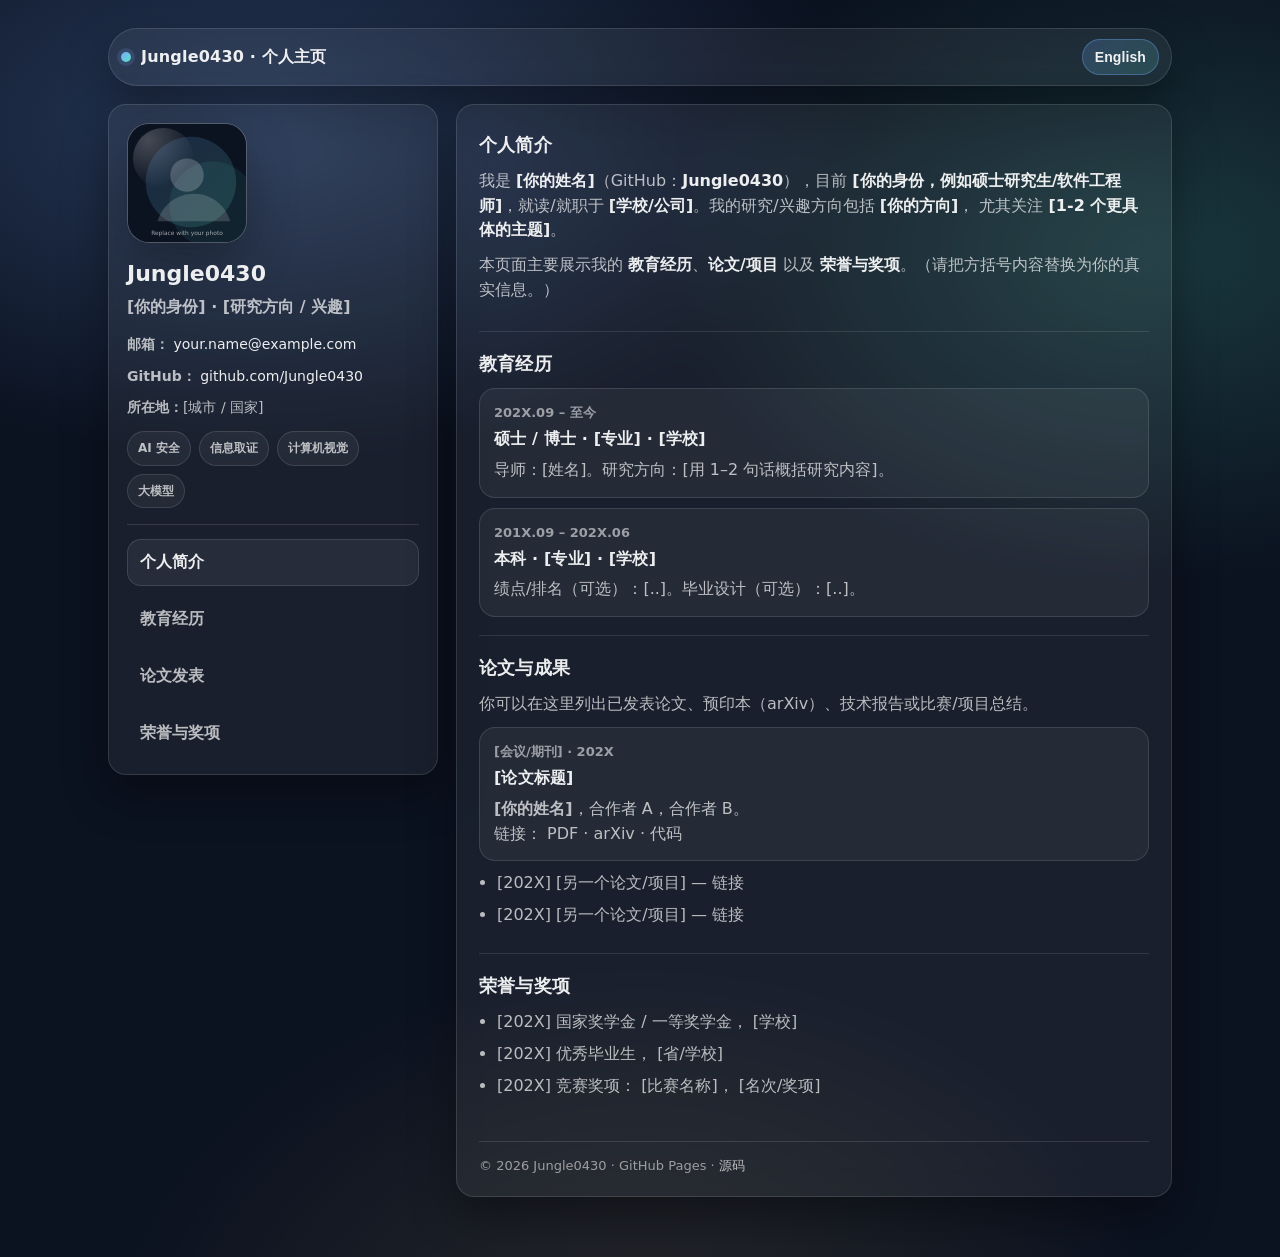
==== zh.html @ 111d4fd7 "Add personal homepage" ====
<!doctype html>
<html lang="zh-CN" data-redirect-when-preferred="index.html">
  <head>
    <meta charset="utf-8" />
    <meta name="viewport" content="width=device-width, initial-scale=1" />
    <title>Jungle0430 · 个人主页</title>
    <meta name="description" content="Jungle0430 的个人主页：个人简介、教育经历、论文、荣誉与奖项。" />

    <link rel="icon" href="assets/favicon.svg" type="image/svg+xml" />
    <link rel="stylesheet" href="assets/styles.css" />
    <script defer src="assets/site.js"></script>
  </head>
  <body>
    <a class="skip-link" href="#main">跳到正文</a>

    <div class="page">
      <header class="topbar" role="banner">
        <div class="brand">
          <span class="dot" aria-hidden="true"></span>
          <span class="title">Jungle0430 · 个人主页</span>
        </div>
        <div class="topbar-actions">
          <button
            class="btn primary"
            type="button"
            data-lang-switch
            data-target-href="index.html"
            data-preferred-lang="en"
            aria-label="切换语言到英文"
          >
            English
          </button>
        </div>
      </header>

      <div class="layout">
        <aside class="card sidebar" aria-label="侧边栏">
          <div class="avatar" aria-hidden="false">
            <img src="assets/profile.svg" alt="Jungle0430 的个人照片" />
          </div>

          <h1 class="name">Jungle0430</h1>
          <p class="tagline">[你的身份] · [研究方向 / 兴趣]</p>

          <div class="meta" aria-label="联系方式">
            <div>
              <strong>邮箱：</strong>
              <a href="mailto:your.name@example.com">your.name@example.com</a>
            </div>
            <div>
              <strong>GitHub：</strong>
              <a href="https://github.com/Jungle0430" target="_blank" rel="noreferrer">github.com/Jungle0430</a>
            </div>
            <div>
              <strong>所在地：</strong>[城市 / 国家]
            </div>
          </div>

          <div class="chips" aria-label="关键词">
            <span class="chip">AI 安全</span>
            <span class="chip">信息取证</span>
            <span class="chip">计算机视觉</span>
            <span class="chip">大模型</span>
          </div>

          <nav class="nav" data-nav aria-label="页面导航">
            <a href="#about" aria-current="true">个人简介</a>
            <a href="#education">教育经历</a>
            <a href="#publications">论文发表</a>
            <a href="#honors">荣誉与奖项</a>
          </nav>
        </aside>

        <main id="main" class="card content" role="main">
          <section id="about" class="section" aria-label="个人简介">
            <h2>个人简介</h2>
            <p>
              我是 <strong>[你的姓名]</strong>（GitHub：<strong>Jungle0430</strong>），目前
              <strong>[你的身份，例如硕士研究生/软件工程师]</strong>，就读/就职于
              <strong>[学校/公司]</strong>。我的研究/兴趣方向包括 <strong>[你的方向]</strong>，
              尤其关注 <strong>[1-2 个更具体的主题]</strong>。
            </p>
            <p>
              本页面主要展示我的 <strong>教育经历</strong>、<strong>论文/项目</strong> 以及
              <strong>荣誉与奖项</strong>。（请把方括号内容替换为你的真实信息。）
            </p>
          </section>

          <section id="education" class="section" aria-label="教育经历">
            <h2>教育经历</h2>

            <div class="item">
              <div class="kicker">202X.09 – 至今</div>
              <div class="headline">硕士 / 博士 · [专业] · [学校]</div>
              <div class="detail">导师：[姓名]。研究方向：[用 1–2 句话概括研究内容]。</div>
            </div>

            <div class="item">
              <div class="kicker">201X.09 – 202X.06</div>
              <div class="headline">本科 · [专业] · [学校]</div>
              <div class="detail">绩点/排名（可选）：[..]。毕业设计（可选）：[..]。</div>
            </div>
          </section>

          <section id="publications" class="section" aria-label="论文与成果">
            <h2>论文与成果</h2>
            <p>
              你可以在这里列出已发表论文、预印本（arXiv）、技术报告或比赛/项目总结。
            </p>

            <div class="item">
              <div class="kicker">[会议/期刊] · 202X</div>
              <div class="headline">[论文标题]</div>
              <div class="detail">
                <strong>[你的姓名]</strong>，合作者 A，合作者 B。<br />
                链接：
                <a href="#" target="_blank" rel="noreferrer">PDF</a>
                ·
                <a href="#" target="_blank" rel="noreferrer">arXiv</a>
                ·
                <a href="#" target="_blank" rel="noreferrer">代码</a>
              </div>
            </div>

            <ul class="list" aria-label="更多成果">
              <li>[202X] [另一个论文/项目] — <a href="#" target="_blank" rel="noreferrer">链接</a></li>
              <li>[202X] [另一个论文/项目] — <a href="#" target="_blank" rel="noreferrer">链接</a></li>
            </ul>
          </section>

          <section id="honors" class="section" aria-label="荣誉与奖项">
            <h2>荣誉与奖项</h2>
            <ul class="list">
              <li>[202X] 国家奖学金 / 一等奖学金， [学校]</li>
              <li>[202X] 优秀毕业生， [省/学校]</li>
              <li>[202X] 竞赛奖项： [比赛名称]， [名次/奖项]</li>
            </ul>
          </section>

          <div class="footer" role="contentinfo">
            <div>
              © <span id="year"></span> Jungle0430 · GitHub Pages ·
              <a href="https://github.com/Jungle0430/Jungle0430.github.io" target="_blank" rel="noreferrer">
                源码
              </a>
            </div>
          </div>
        </main>
      </div>
    </div>

    <script>
      document.getElementById("year").textContent = new Date().getFullYear();
    </script>
  </body>
</html>
---- assets/styles.css ----
:root {
  --bg: #0b1220;
  --surface: rgba(255, 255, 255, 0.06);
  --surface-2: rgba(255, 255, 255, 0.09);
  --border: rgba(255, 255, 255, 0.12);
  --text: rgba(255, 255, 255, 0.92);
  --muted: rgba(255, 255, 255, 0.7);
  --muted-2: rgba(255, 255, 255, 0.55);
  --brand: #77a8ff;
  --brand-2: #5de4c7;
  --shadow: 0 18px 45px rgba(0, 0, 0, 0.35);
  --radius: 18px;
  --max: 1100px;
}

*,
*::before,
*::after {
  box-sizing: border-box;
}

html {
  scroll-behavior: smooth;
}

body {
  margin: 0;
  font-family: ui-sans-serif, system-ui, -apple-system, Segoe UI, Roboto, Helvetica,
    Arial, "Apple Color Emoji", "Segoe UI Emoji";
  color: var(--text);
  background: radial-gradient(1100px 600px at 20% 10%, rgba(119, 168, 255, 0.25), transparent 55%),
    radial-gradient(900px 600px at 90% 20%, rgba(93, 228, 199, 0.18), transparent 55%),
    radial-gradient(900px 700px at 50% 110%, rgba(255, 200, 119, 0.12), transparent 60%),
    var(--bg);
  line-height: 1.55;
}

a {
  color: inherit;
  text-decoration: none;
}

a:hover {
  text-decoration: underline;
  text-underline-offset: 4px;
}

.skip-link {
  position: absolute;
  left: 12px;
  top: 12px;
  padding: 10px 12px;
  border-radius: 999px;
  background: rgba(255, 255, 255, 0.12);
  border: 1px solid var(--border);
  transform: translateY(-200%);
  transition: transform 160ms ease;
  z-index: 50;
}

.skip-link:focus {
  transform: translateY(0);
}

.page {
  max-width: var(--max);
  margin: 0 auto;
  padding: 28px 18px 60px;
}

.topbar {
  display: flex;
  align-items: center;
  justify-content: space-between;
  gap: 14px;
  padding: 10px 12px;
  border: 1px solid var(--border);
  border-radius: 999px;
  background: rgba(255, 255, 255, 0.06);
  backdrop-filter: blur(14px);
  box-shadow: var(--shadow);
}

.brand {
  display: flex;
  align-items: center;
  gap: 10px;
  min-width: 0;
}

.brand .dot {
  width: 10px;
  height: 10px;
  border-radius: 999px;
  background: linear-gradient(135deg, var(--brand), var(--brand-2));
  box-shadow: 0 0 0 4px rgba(119, 168, 255, 0.15);
}

.brand .title {
  font-weight: 700;
  letter-spacing: 0.2px;
  white-space: nowrap;
  overflow: hidden;
  text-overflow: ellipsis;
}

.topbar-actions {
  display: flex;
  align-items: center;
  gap: 10px;
  flex-wrap: wrap;
  justify-content: flex-end;
}

.btn {
  display: inline-flex;
  align-items: center;
  gap: 8px;
  padding: 9px 12px;
  border-radius: 999px;
  border: 1px solid var(--border);
  background: rgba(255, 255, 255, 0.06);
  color: var(--text);
  cursor: pointer;
  font-weight: 600;
  font-size: 14px;
  letter-spacing: 0.1px;
  transition: transform 140ms ease, background 140ms ease, border-color 140ms ease;
}

.btn:hover {
  background: rgba(255, 255, 255, 0.1);
  border-color: rgba(255, 255, 255, 0.2);
  transform: translateY(-1px);
  text-decoration: none;
}

.btn:active {
  transform: translateY(0);
}

.btn.primary {
  background: linear-gradient(135deg, rgba(119, 168, 255, 0.22), rgba(93, 228, 199, 0.16));
  border-color: rgba(119, 168, 255, 0.35);
}

.layout {
  display: grid;
  grid-template-columns: 330px 1fr;
  gap: 18px;
  margin-top: 18px;
}

.card {
  border: 1px solid var(--border);
  border-radius: var(--radius);
  background: rgba(255, 255, 255, 0.06);
  backdrop-filter: blur(14px);
  box-shadow: var(--shadow);
}

.sidebar {
  position: sticky;
  top: 18px;
  align-self: start;
  padding: 18px;
}

.avatar {
  width: 120px;
  height: 120px;
  border-radius: 22px;
  overflow: hidden;
  border: 1px solid rgba(255, 255, 255, 0.22);
  box-shadow: 0 18px 50px rgba(0, 0, 0, 0.3);
  background: rgba(0, 0, 0, 0.2);
}

.avatar img {
  width: 100%;
  height: 100%;
  object-fit: cover;
  display: block;
}

.name {
  margin: 14px 0 4px;
  font-size: 22px;
  font-weight: 800;
}

.tagline {
  margin: 0 0 10px;
  color: var(--muted);
  font-weight: 600;
}

.meta {
  display: grid;
  gap: 10px;
  margin-top: 14px;
  color: var(--muted);
  font-size: 14px;
}

.meta a {
  color: var(--text);
}

.chips {
  display: flex;
  flex-wrap: wrap;
  gap: 8px;
  margin-top: 12px;
}

.chip {
  display: inline-flex;
  align-items: center;
  padding: 7px 10px;
  border-radius: 999px;
  border: 1px solid var(--border);
  background: rgba(255, 255, 255, 0.05);
  color: var(--muted);
  font-weight: 650;
  font-size: 12px;
}

.nav {
  margin-top: 16px;
  padding-top: 14px;
  border-top: 1px solid rgba(255, 255, 255, 0.12);
  display: grid;
  gap: 10px;
}

.nav a {
  display: block;
  padding: 10px 12px;
  border-radius: 14px;
  border: 1px solid transparent;
  background: transparent;
  font-weight: 700;
  color: var(--muted);
}

.nav a:hover,
.nav a[aria-current="true"] {
  text-decoration: none;
  color: var(--text);
  background: rgba(255, 255, 255, 0.06);
  border-color: rgba(255, 255, 255, 0.12);
}

.content {
  padding: 20px 22px;
}

.section {
  padding: 18px 0;
  border-top: 1px solid rgba(255, 255, 255, 0.11);
}

.section:first-child {
  border-top: none;
  padding-top: 6px;
}

.section h2 {
  margin: 0 0 10px;
  font-size: 18px;
  letter-spacing: 0.2px;
}

.section p {
  margin: 0 0 10px;
  color: var(--muted);
}

.section p strong {
  color: var(--text);
}

.list {
  margin: 10px 0 0;
  padding-left: 18px;
  color: var(--muted);
}

.list li {
  margin: 7px 0;
}

.item {
  border: 1px solid rgba(255, 255, 255, 0.12);
  border-radius: 16px;
  padding: 14px 14px;
  background: rgba(255, 255, 255, 0.05);
  margin-top: 10px;
}

.item .kicker {
  color: var(--muted-2);
  font-weight: 700;
  font-size: 13px;
}

.item .headline {
  margin: 4px 0 0;
  font-weight: 800;
  letter-spacing: 0.15px;
}

.item .detail {
  margin: 6px 0 0;
  color: var(--muted);
}

.footer {
  margin-top: 18px;
  padding-top: 14px;
  border-top: 1px solid rgba(255, 255, 255, 0.12);
  color: var(--muted-2);
  font-size: 13px;
}

.footer a {
  color: var(--muted);
}

@media (max-width: 900px) {
  .layout {
    grid-template-columns: 1fr;
  }

  .sidebar {
    position: relative;
    top: auto;
  }
}

@media (prefers-reduced-motion: reduce) {
  html {
    scroll-behavior: auto;
  }
  .btn {
    transition: none;
  }
}
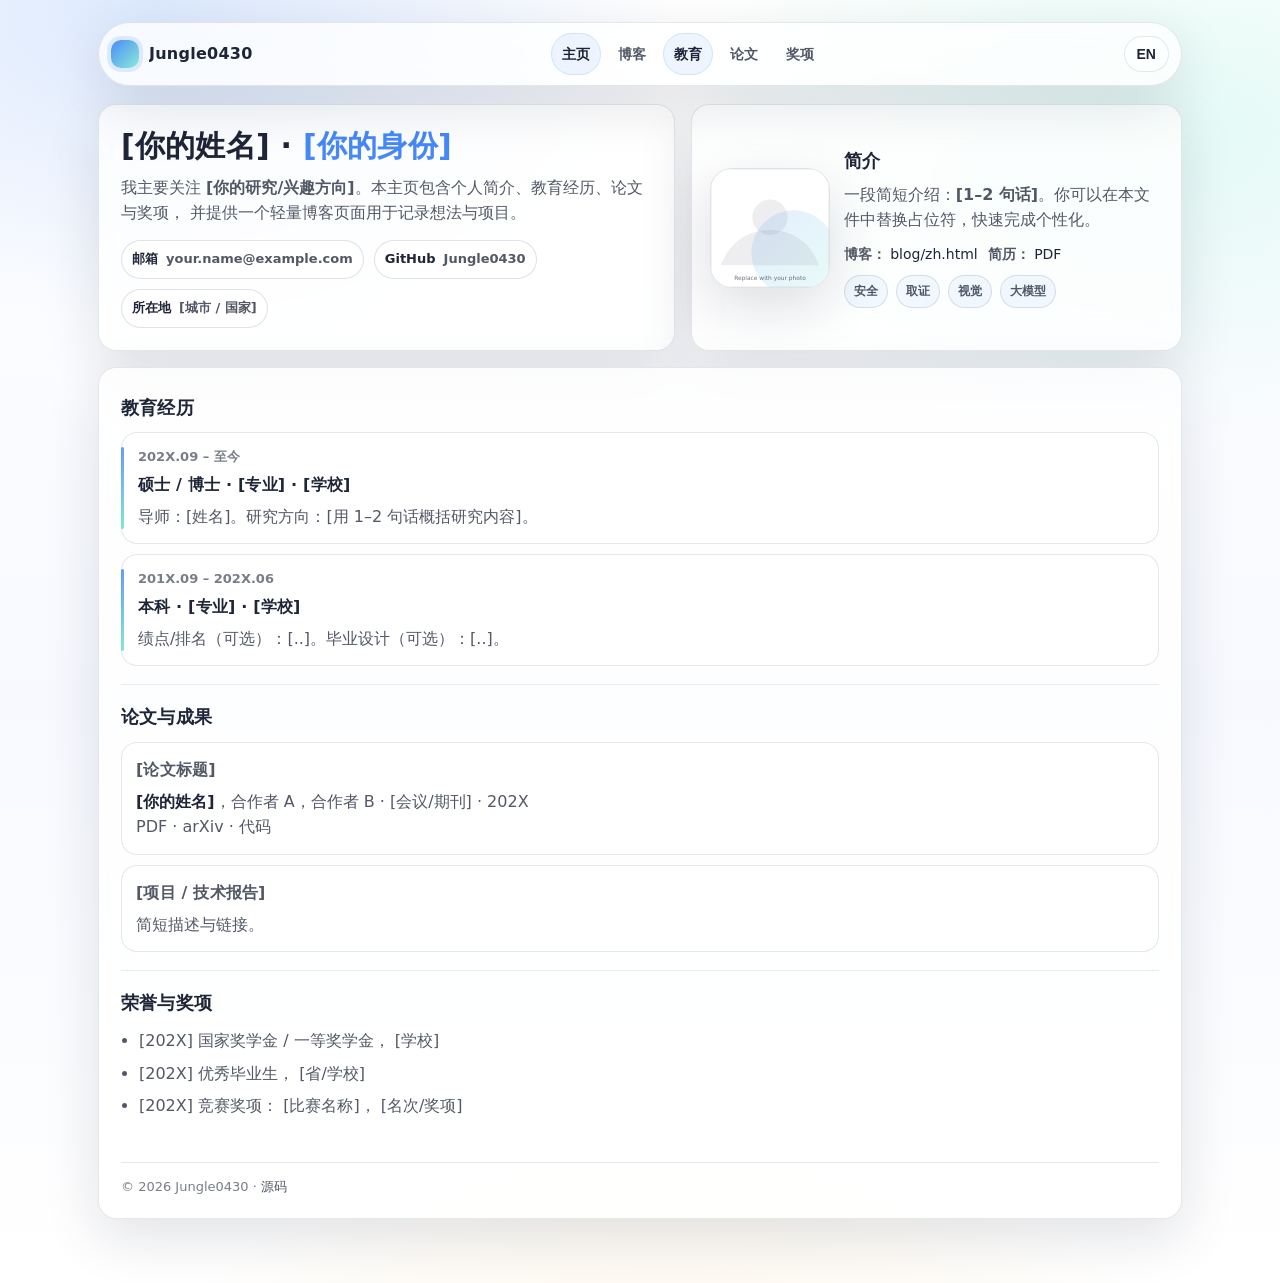
==== commit a96af43c: "Update personal homepage" ====
--- a/zh.html
+++ b/zh.html
@@ -6,151 +6,139 @@
     <title>Jungle0430 · 个人主页</title>
     <meta name="description" content="Jungle0430 的个人主页：个人简介、教育经历、论文、荣誉与奖项。" />
 
-    <link rel="icon" href="assets/favicon.svg" type="image/svg+xml" />
-    <link rel="stylesheet" href="assets/styles.css" />
-    <script defer src="assets/site.js"></script>
+    <link rel="icon" href="assets/img/favicon.svg" type="image/svg+xml" />
+    <link rel="stylesheet" href="assets/css/main.css" />
+    <script defer src="assets/js/main.js"></script>
   </head>
   <body>
     <a class="skip-link" href="#main">跳到正文</a>
 
-    <div class="page">
-      <header class="topbar" role="banner">
-        <div class="brand">
-          <span class="dot" aria-hidden="true"></span>
-          <span class="title">Jungle0430 · 个人主页</span>
-        </div>
-        <div class="topbar-actions">
-          <button
-            class="btn primary"
-            type="button"
-            data-lang-switch
-            data-target-href="index.html"
-            data-preferred-lang="en"
-            aria-label="切换语言到英文"
-          >
-            English
-          </button>
+    <div class="wrap">
+      <header class="header" role="banner">
+        <div class="bar">
+          <div class="brand" aria-label="站点品牌">
+            <span class="brand-mark" aria-hidden="true"></span>
+            <span class="brand-title">Jungle0430</span>
+          </div>
+
+          <nav class="nav" data-hash-nav aria-label="主导航">
+            <a href="zh.html" aria-current="page">主页</a>
+            <a href="blog/zh.html">博客</a>
+            <a href="#education" data-hash-link>教育</a>
+            <a href="#publications" data-hash-link>论文</a>
+            <a href="#honors" data-hash-link>奖项</a>
+          </nav>
+
+          <div class="actions">
+            <button
+              class="btn"
+              type="button"
+              data-lang-switch
+              data-target-href="index.html"
+              data-preferred-lang="en"
+              aria-label="切换语言到英文"
+            >
+              EN
+            </button>
+          </div>
         </div>
       </header>
 
-      <div class="layout">
-        <aside class="card sidebar" aria-label="侧边栏">
-          <div class="avatar" aria-hidden="false">
-            <img src="assets/profile.svg" alt="Jungle0430 的个人照片" />
+      <div class="grid" role="presentation">
+        <section class="panel hero" aria-label="顶部介绍">
+          <h1>
+            [你的姓名] · <span style="color: rgba(59,130,246,0.95)">[你的身份]</span>
+          </h1>
+          <p>
+            我主要关注 <strong>[你的研究/兴趣方向]</strong>。本主页包含个人简介、教育经历、论文与奖项，
+            并提供一个轻量博客页面用于记录想法与项目。
+          </p>
+
+          <div class="meta-row" aria-label="快速信息">
+            <span class="pill"><strong>邮箱</strong> <a href="mailto:your.name@example.com">your.name@example.com</a></span>
+            <span class="pill"
+              ><strong>GitHub</strong>
+              <a href="https://github.com/Jungle0430" target="_blank" rel="noreferrer">Jungle0430</a></span
+            >
+            <span class="pill"><strong>所在地</strong> [城市 / 国家]</span>
           </div>
+        </section>
 
-          <h1 class="name">Jungle0430</h1>
-          <p class="tagline">[你的身份] · [研究方向 / 兴趣]</p>
-
-          <div class="meta" aria-label="联系方式">
-            <div>
-              <strong>邮箱：</strong>
-              <a href="mailto:your.name@example.com">your.name@example.com</a>
+        <aside class="panel profile" aria-label="个人卡片">
+          <div class="avatar">
+            <img src="assets/img/profile.svg" alt="Jungle0430 的个人照片" />
+          </div>
+          <div>
+            <h2>简介</h2>
+            <p>
+              一段简短介绍：<strong>[1–2 句话]</strong>。你可以在本文件中替换占位符，快速完成个性化。
+            </p>
+            <div class="links" aria-label="链接">
+              <span><strong>博客：</strong> <a href="blog/zh.html">blog/zh.html</a></span>
+              <span><strong>简历：</strong> <a href="#" target="_blank" rel="noreferrer">PDF</a></span>
             </div>
-            <div>
-              <strong>GitHub：</strong>
-              <a href="https://github.com/Jungle0430" target="_blank" rel="noreferrer">github.com/Jungle0430</a>
-            </div>
-            <div>
-              <strong>所在地：</strong>[城市 / 国家]
+            <div class="tags" aria-label="关键词">
+              <span class="tag">安全</span>
+              <span class="tag">取证</span>
+              <span class="tag">视觉</span>
+              <span class="tag">大模型</span>
             </div>
           </div>
+        </aside>
+      </div>
 
-          <div class="chips" aria-label="关键词">
-            <span class="chip">AI 安全</span>
-            <span class="chip">信息取证</span>
-            <span class="chip">计算机视觉</span>
-            <span class="chip">大模型</span>
-          </div>
-
-          <nav class="nav" data-nav aria-label="页面导航">
-            <a href="#about" aria-current="true">个人简介</a>
-            <a href="#education">教育经历</a>
-            <a href="#publications">论文发表</a>
-            <a href="#honors">荣誉与奖项</a>
-          </nav>
-        </aside>
-
-        <main id="main" class="card content" role="main">
-          <section id="about" class="section" aria-label="个人简介">
-            <h2>个人简介</h2>
-            <p>
-              我是 <strong>[你的姓名]</strong>（GitHub：<strong>Jungle0430</strong>），目前
-              <strong>[你的身份，例如硕士研究生/软件工程师]</strong>，就读/就职于
-              <strong>[学校/公司]</strong>。我的研究/兴趣方向包括 <strong>[你的方向]</strong>，
-              尤其关注 <strong>[1-2 个更具体的主题]</strong>。
-            </p>
-            <p>
-              本页面主要展示我的 <strong>教育经历</strong>、<strong>论文/项目</strong> 以及
-              <strong>荣誉与奖项</strong>。（请把方括号内容替换为你的真实信息。）
-            </p>
-          </section>
-
-          <section id="education" class="section" aria-label="教育经历">
-            <h2>教育经历</h2>
-
-            <div class="item">
+      <main id="main" class="panel main" role="main">
+        <section id="education" class="section" aria-label="教育经历">
+          <h2>教育经历</h2>
+          <div class="timeline">
+            <div class="t-item">
               <div class="kicker">202X.09 – 至今</div>
               <div class="headline">硕士 / 博士 · [专业] · [学校]</div>
               <div class="detail">导师：[姓名]。研究方向：[用 1–2 句话概括研究内容]。</div>
             </div>
-
-            <div class="item">
+            <div class="t-item">
               <div class="kicker">201X.09 – 202X.06</div>
               <div class="headline">本科 · [专业] · [学校]</div>
               <div class="detail">绩点/排名（可选）：[..]。毕业设计（可选）：[..]。</div>
             </div>
-          </section>
+          </div>
+        </section>
 
-          <section id="publications" class="section" aria-label="论文与成果">
-            <h2>论文与成果</h2>
-            <p>
-              你可以在这里列出已发表论文、预印本（arXiv）、技术报告或比赛/项目总结。
-            </p>
-
-            <div class="item">
-              <div class="kicker">[会议/期刊] · 202X</div>
-              <div class="headline">[论文标题]</div>
-              <div class="detail">
-                <strong>[你的姓名]</strong>，合作者 A，合作者 B。<br />
-                链接：
-                <a href="#" target="_blank" rel="noreferrer">PDF</a>
-                ·
-                <a href="#" target="_blank" rel="noreferrer">arXiv</a>
-                ·
+        <section id="publications" class="section" aria-label="论文与成果">
+          <h2>论文与成果</h2>
+          <div class="cards">
+            <div class="card">
+              <p class="title">[论文标题]</p>
+              <p class="sub">
+                <strong>[你的姓名]</strong>，合作者 A，合作者 B · [会议/期刊] · 202X<br />
+                <a href="#" target="_blank" rel="noreferrer">PDF</a> ·
+                <a href="#" target="_blank" rel="noreferrer">arXiv</a> ·
                 <a href="#" target="_blank" rel="noreferrer">代码</a>
-              </div>
+              </p>
             </div>
-
-            <ul class="list" aria-label="更多成果">
-              <li>[202X] [另一个论文/项目] — <a href="#" target="_blank" rel="noreferrer">链接</a></li>
-              <li>[202X] [另一个论文/项目] — <a href="#" target="_blank" rel="noreferrer">链接</a></li>
-            </ul>
-          </section>
-
-          <section id="honors" class="section" aria-label="荣誉与奖项">
-            <h2>荣誉与奖项</h2>
-            <ul class="list">
-              <li>[202X] 国家奖学金 / 一等奖学金， [学校]</li>
-              <li>[202X] 优秀毕业生， [省/学校]</li>
-              <li>[202X] 竞赛奖项： [比赛名称]， [名次/奖项]</li>
-            </ul>
-          </section>
-
-          <div class="footer" role="contentinfo">
-            <div>
-              © <span id="year"></span> Jungle0430 · GitHub Pages ·
-              <a href="https://github.com/Jungle0430/Jungle0430.github.io" target="_blank" rel="noreferrer">
-                源码
-              </a>
+            <div class="card">
+              <p class="title">[项目 / 技术报告]</p>
+              <p class="sub">简短描述与链接。</p>
             </div>
           </div>
-        </main>
-      </div>
+        </section>
+
+        <section id="honors" class="section" aria-label="荣誉与奖项">
+          <h2>荣誉与奖项</h2>
+          <ul class="list">
+            <li>[202X] 国家奖学金 / 一等奖学金， [学校]</li>
+            <li>[202X] 优秀毕业生， [省/学校]</li>
+            <li>[202X] 竞赛奖项： [比赛名称]， [名次/奖项]</li>
+          </ul>
+        </section>
+
+        <div class="footer" role="contentinfo">
+          <div>
+            © <span data-year></span> Jungle0430 ·
+            <a href="https://github.com/Jungle0430/Jungle0430.github.io" target="_blank" rel="noreferrer">源码</a>
+          </div>
+        </div>
+      </main>
     </div>
-
-    <script>
-      document.getElementById("year").textContent = new Date().getFullYear();
-    </script>
   </body>
 </html>
--- a/assets/css/main.css
+++ b/assets/css/main.css
@@ -0,0 +1,440 @@
+:root {
+  --bg: #f7f9ff;
+  --panel: rgba(255, 255, 255, 0.78);
+  --panel-2: rgba(255, 255, 255, 0.92);
+  --stroke: rgba(15, 23, 42, 0.10);
+  --text: rgba(15, 23, 42, 0.94);
+  --muted: rgba(15, 23, 42, 0.72);
+  --muted-2: rgba(15, 23, 42, 0.56);
+  --accent: #3b82f6;
+  --accent-2: #5de4c7;
+  --warm: #f59e0b;
+  --shadow: 0 18px 55px rgba(15, 23, 42, 0.12);
+  --radius: 18px;
+  --max: 1120px;
+}
+
+*,
+*::before,
+*::after {
+  box-sizing: border-box;
+}
+
+html {
+  scroll-behavior: smooth;
+}
+
+body {
+  margin: 0;
+  color: var(--text);
+  background:
+    radial-gradient(900px 560px at 12% 0%, rgba(59, 130, 246, 0.18), transparent 58%),
+    radial-gradient(900px 560px at 92% 10%, rgba(93, 228, 199, 0.16), transparent 56%),
+    radial-gradient(980px 720px at 52% 120%, rgba(245, 158, 11, 0.12), transparent 60%),
+    linear-gradient(180deg, #ffffff 0%, var(--bg) 55%, #ffffff 100%);
+  font-family: ui-sans-serif, system-ui, -apple-system, Segoe UI, Roboto, Helvetica, Arial,
+    "Apple Color Emoji", "Segoe UI Emoji";
+  line-height: 1.6;
+}
+
+a {
+  color: inherit;
+  text-decoration: none;
+}
+
+a:hover {
+  text-decoration: underline;
+  text-underline-offset: 4px;
+}
+
+.skip-link {
+  position: absolute;
+  left: 12px;
+  top: 12px;
+  padding: 10px 12px;
+  border-radius: 999px;
+  background: rgba(255, 255, 255, 0.9);
+  border: 1px solid var(--stroke);
+  transform: translateY(-220%);
+  transition: transform 160ms ease;
+  z-index: 50;
+}
+
+.skip-link:focus {
+  transform: translateY(0);
+}
+
+.wrap {
+  max-width: var(--max);
+  margin: 0 auto;
+  padding: 22px 18px 64px;
+}
+
+.header {
+  position: sticky;
+  top: 14px;
+  z-index: 20;
+}
+
+.bar {
+  display: flex;
+  align-items: center;
+  justify-content: space-between;
+  gap: 12px;
+  padding: 10px 12px;
+  border-radius: 999px;
+  border: 1px solid var(--stroke);
+  background: rgba(255, 255, 255, 0.75);
+  backdrop-filter: blur(14px);
+  box-shadow: var(--shadow);
+}
+
+.brand {
+  display: flex;
+  align-items: center;
+  gap: 10px;
+  min-width: 0;
+}
+
+.brand-mark {
+  width: 28px;
+  height: 28px;
+  border-radius: 10px;
+  background: linear-gradient(135deg, rgba(59, 130, 246, 0.92), rgba(93, 228, 199, 0.7));
+  box-shadow: 0 0 0 4px rgba(59, 130, 246, 0.14);
+}
+
+.brand-title {
+  font-weight: 850;
+  letter-spacing: 0.25px;
+  white-space: nowrap;
+  overflow: hidden;
+  text-overflow: ellipsis;
+}
+
+.nav {
+  display: flex;
+  align-items: center;
+  gap: 6px;
+  flex-wrap: wrap;
+  justify-content: center;
+}
+
+.nav a {
+  padding: 9px 10px;
+  border-radius: 999px;
+  border: 1px solid transparent;
+  color: var(--muted);
+  font-weight: 750;
+  font-size: 14px;
+}
+
+.nav a:hover,
+.nav a[aria-current="page"],
+.nav a[aria-current="true"] {
+  text-decoration: none;
+  color: var(--text);
+  background: rgba(59, 130, 246, 0.08);
+  border-color: rgba(59, 130, 246, 0.16);
+}
+
+.actions {
+  display: flex;
+  align-items: center;
+  gap: 10px;
+  flex-wrap: wrap;
+  justify-content: flex-end;
+}
+
+.btn {
+  display: inline-flex;
+  align-items: center;
+  gap: 8px;
+  padding: 9px 12px;
+  border-radius: 999px;
+  border: 1px solid var(--stroke);
+  background: rgba(255, 255, 255, 0.8);
+  color: var(--text);
+  cursor: pointer;
+  font-weight: 750;
+  font-size: 14px;
+  transition: transform 140ms ease, background 140ms ease, border-color 140ms ease;
+}
+
+.btn:hover {
+  background: rgba(255, 255, 255, 0.95);
+  border-color: rgba(15, 23, 42, 0.18);
+  transform: translateY(-1px);
+  text-decoration: none;
+}
+
+.btn.primary {
+  background: linear-gradient(135deg, rgba(59, 130, 246, 0.18), rgba(93, 228, 199, 0.18));
+  border-color: rgba(59, 130, 246, 0.28);
+}
+
+.grid {
+  display: grid;
+  grid-template-columns: 1.08fr 0.92fr;
+  gap: 16px;
+  margin-top: 18px;
+}
+
+.panel {
+  border: 1px solid var(--stroke);
+  border-radius: var(--radius);
+  background: var(--panel);
+  backdrop-filter: blur(14px);
+  box-shadow: var(--shadow);
+}
+
+.hero {
+  padding: 22px 22px;
+}
+
+.hero h1 {
+  margin: 0;
+  font-size: 30px;
+  letter-spacing: 0.25px;
+  line-height: 1.25;
+}
+
+.hero p {
+  margin: 10px 0 0;
+  color: var(--muted);
+}
+
+.hero .meta-row {
+  display: flex;
+  flex-wrap: wrap;
+  gap: 10px;
+  margin-top: 14px;
+}
+
+.pill {
+  display: inline-flex;
+  align-items: center;
+  gap: 8px;
+  padding: 8px 10px;
+  border-radius: 999px;
+  border: 1px solid rgba(15, 23, 42, 0.12);
+  background: rgba(255, 255, 255, 0.85);
+  color: var(--muted);
+  font-weight: 700;
+  font-size: 13px;
+}
+
+.pill strong {
+  color: var(--text);
+}
+
+.profile {
+  padding: 18px;
+  display: grid;
+  grid-template-columns: 120px 1fr;
+  gap: 14px;
+  align-items: center;
+}
+
+.avatar {
+  width: 120px;
+  height: 120px;
+  border-radius: 22px;
+  overflow: hidden;
+  border: 1px solid rgba(15, 23, 42, 0.12);
+  box-shadow: 0 18px 55px rgba(15, 23, 42, 0.14);
+  background: rgba(255, 255, 255, 0.7);
+}
+
+.avatar img {
+  width: 100%;
+  height: 100%;
+  object-fit: cover;
+  display: block;
+}
+
+.profile h2 {
+  margin: 0;
+  font-size: 18px;
+  letter-spacing: 0.2px;
+}
+
+.profile p {
+  margin: 6px 0 0;
+  color: var(--muted);
+}
+
+.links {
+  display: flex;
+  flex-wrap: wrap;
+  gap: 10px;
+  margin-top: 10px;
+  color: var(--muted);
+  font-size: 14px;
+}
+
+.links a {
+  color: var(--text);
+}
+
+.main {
+  margin-top: 16px;
+  padding: 20px 22px;
+}
+
+.section {
+  padding: 18px 0;
+  border-top: 1px solid rgba(15, 23, 42, 0.08);
+}
+
+.section:first-child {
+  border-top: none;
+  padding-top: 6px;
+}
+
+.section h2 {
+  margin: 0 0 10px;
+  font-size: 18px;
+  letter-spacing: 0.2px;
+}
+
+.section p {
+  margin: 0 0 10px;
+  color: var(--muted);
+}
+
+.section p strong {
+  color: var(--text);
+}
+
+.timeline {
+  margin-top: 10px;
+  display: grid;
+  gap: 10px;
+}
+
+.t-item {
+  position: relative;
+  padding: 14px 14px 14px 16px;
+  border: 1px solid rgba(15, 23, 42, 0.10);
+  border-radius: 16px;
+  background: rgba(255, 255, 255, 0.86);
+}
+
+.t-item::before {
+  content: "";
+  position: absolute;
+  left: -1px;
+  top: 14px;
+  bottom: 14px;
+  width: 3px;
+  border-radius: 999px;
+  background: linear-gradient(180deg, rgba(59, 130, 246, 0.78), rgba(93, 228, 199, 0.78));
+}
+
+.kicker {
+  color: var(--muted-2);
+  font-weight: 800;
+  font-size: 13px;
+}
+
+.headline {
+  margin: 4px 0 0;
+  font-weight: 900;
+  letter-spacing: 0.18px;
+}
+
+.detail {
+  margin: 6px 0 0;
+  color: var(--muted);
+}
+
+.cards {
+  display: grid;
+  grid-template-columns: 1fr;
+  gap: 10px;
+  margin-top: 10px;
+}
+
+.card {
+  border: 1px solid rgba(15, 23, 42, 0.10);
+  border-radius: 16px;
+  padding: 14px 14px;
+  background: rgba(255, 255, 255, 0.86);
+}
+
+.card .title {
+  margin: 0;
+  font-weight: 900;
+  letter-spacing: 0.18px;
+}
+
+.card .sub {
+  margin: 6px 0 0;
+  color: var(--muted);
+}
+
+.tags {
+  display: flex;
+  flex-wrap: wrap;
+  gap: 8px;
+  margin-top: 10px;
+}
+
+.tag {
+  display: inline-flex;
+  padding: 6px 9px;
+  border-radius: 999px;
+  border: 1px solid rgba(15, 23, 42, 0.12);
+  color: var(--muted);
+  font-weight: 750;
+  font-size: 12px;
+  background: rgba(59, 130, 246, 0.06);
+}
+
+.list {
+  margin: 10px 0 0;
+  padding-left: 18px;
+  color: var(--muted);
+}
+
+.list li {
+  margin: 7px 0;
+}
+
+.footer {
+  margin-top: 18px;
+  padding-top: 14px;
+  border-top: 1px solid rgba(15, 23, 42, 0.10);
+  color: var(--muted-2);
+  font-size: 13px;
+}
+
+.footer a {
+  color: var(--muted);
+}
+
+@media (max-width: 980px) {
+  .grid {
+    grid-template-columns: 1fr;
+  }
+  .profile {
+    grid-template-columns: 1fr;
+  }
+  .avatar {
+    width: 96px;
+    height: 96px;
+  }
+  .header {
+    top: 8px;
+  }
+}
+
+@media (prefers-reduced-motion: reduce) {
+  html {
+    scroll-behavior: auto;
+  }
+  .btn {
+    transition: none;
+  }
+}
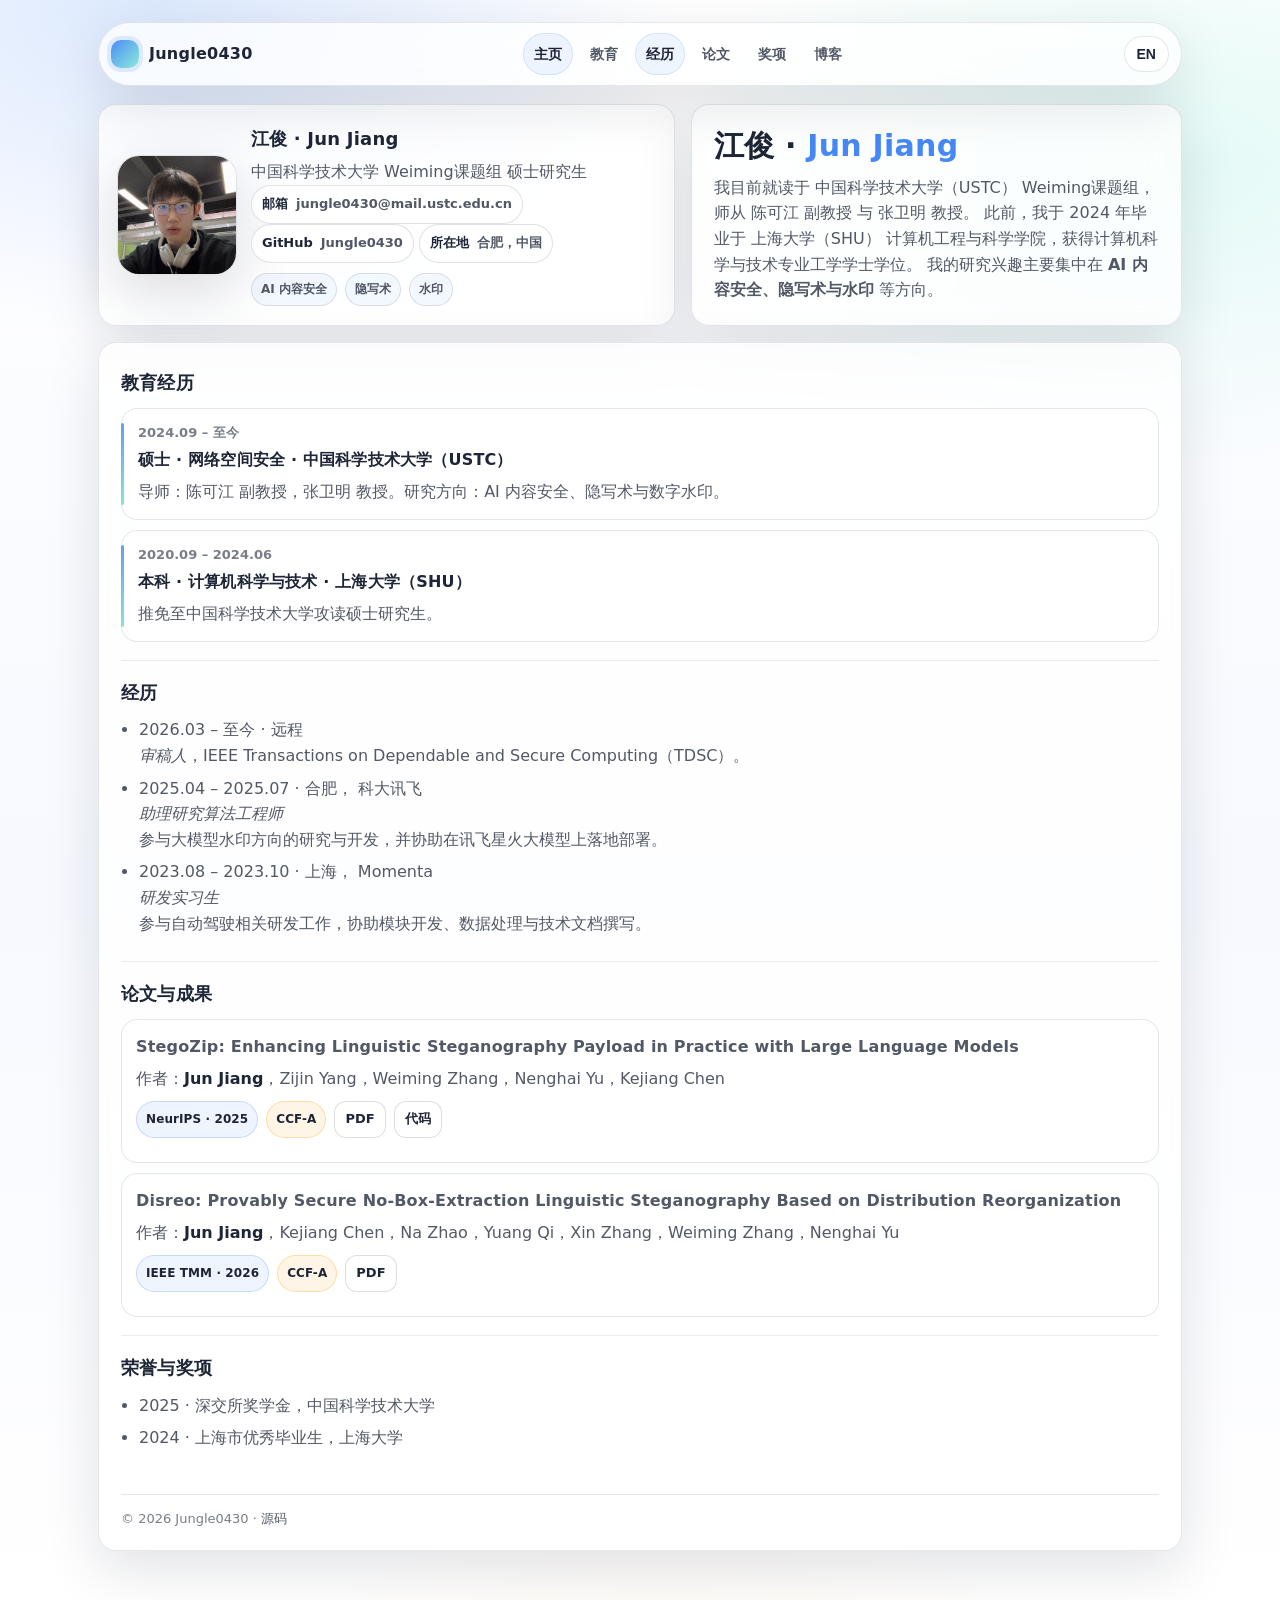
==== commit 3de8894e: "modify" ====
--- a/zh.html
+++ b/zh.html
@@ -23,10 +23,11 @@
 
           <nav class="nav" data-hash-nav aria-label="主导航">
             <a href="zh.html" aria-current="page">主页</a>
-            <a href="blog/zh.html">博客</a>
             <a href="#education" data-hash-link>教育</a>
+            <a href="#experience" data-hash-link>经历</a>
             <a href="#publications" data-hash-link>论文</a>
             <a href="#honors" data-hash-link>奖项</a>
+            <a href="blog/zh.html">博客</a>
           </nav>
 
           <div class="actions">
@@ -45,46 +46,46 @@
       </header>
 
       <div class="grid" role="presentation">
-        <section class="panel hero" aria-label="顶部介绍">
-          <h1>
-            [你的姓名] · <span style="color: rgba(59,130,246,0.95)">[你的身份]</span>
-          </h1>
-          <p>
-            我主要关注 <strong>[你的研究/兴趣方向]</strong>。本主页包含个人简介、教育经历、论文与奖项，
-            并提供一个轻量博客页面用于记录想法与项目。
-          </p>
-
-          <div class="meta-row" aria-label="快速信息">
-            <span class="pill"><strong>邮箱</strong> <a href="mailto:your.name@example.com">your.name@example.com</a></span>
-            <span class="pill"
-              ><strong>GitHub</strong>
-              <a href="https://github.com/Jungle0430" target="_blank" rel="noreferrer">Jungle0430</a></span
-            >
-            <span class="pill"><strong>所在地</strong> [城市 / 国家]</span>
-          </div>
-        </section>
-
         <aside class="panel profile" aria-label="个人卡片">
           <div class="avatar">
-            <img src="assets/img/profile.svg" alt="Jungle0430 的个人照片" />
+            <img src="assets/img/Jungle.jpg" alt="江俊（Jungle0430）的个人照片" />
           </div>
           <div>
-            <h2>简介</h2>
-            <p>
-              一段简短介绍：<strong>[1–2 句话]</strong>。你可以在本文件中替换占位符，快速完成个性化。
-            </p>
-            <div class="links" aria-label="链接">
-              <span><strong>博客：</strong> <a href="blog/zh.html">blog/zh.html</a></span>
-              <span><strong>简历：</strong> <a href="#" target="_blank" rel="noreferrer">PDF</a></span>
+            <h2>江俊 · Jun Jiang</h2>
+            <p>中国科学技术大学 Weiming课题组 硕士研究生</p>
+            <div class="meta-row" aria-label="快速信息">
+              <span class="pill"><strong>邮箱</strong> <a href="mailto:jungle0430@mail.ustc.edu.cn">jungle0430@mail.ustc.edu.cn</a></span>
+              <span class="pill"
+                ><strong>GitHub</strong>
+                <a href="https://github.com/Jungle0430" target="_blank" rel="noreferrer">Jungle0430</a></span
+              >
+              <span class="pill"><strong>所在地</strong> 合肥，中国</span>
             </div>
-            <div class="tags" aria-label="关键词">
-              <span class="tag">安全</span>
-              <span class="tag">取证</span>
-              <span class="tag">视觉</span>
-              <span class="tag">大模型</span>
+            <div class="tags" aria-label="研究方向">
+              <span class="tag">AI 内容安全</span>
+              <span class="tag">隐写术</span>
+              <span class="tag">水印</span>
             </div>
           </div>
         </aside>
+
+        <section class="panel hero" aria-label="顶部介绍">
+          <h1>
+            江俊 · <span style="color: rgba(59,130,246,0.95)">Jun Jiang</span>
+          </h1>
+          <p>
+            我目前就读于
+            <a href="https://www.ustc.edu.cn/">中国科学技术大学（USTC）</a>
+            Weiming课题组，师从
+            <a href="https://home.ustc.edu.cn/~chenkj/">陈可江 副教授</a>
+            与
+            <a href="http://staff.ustc.edu.cn/~zhangwm/">张卫明 教授</a>。
+            此前，我于 2024 年毕业于
+            <a href="https://www.shu.edu.cn/">上海大学（SHU）</a>
+            计算机工程与科学学院，获得计算机科学与技术专业工学学士学位。
+            我的研究兴趣主要集中在 <strong>AI 内容安全、隐写术与水印</strong> 等方向。
+          </p>
+        </section>
       </div>
 
       <main id="main" class="panel main" role="main">
@@ -92,33 +93,74 @@
           <h2>教育经历</h2>
           <div class="timeline">
             <div class="t-item">
-              <div class="kicker">202X.09 – 至今</div>
-              <div class="headline">硕士 / 博士 · [专业] · [学校]</div>
-              <div class="detail">导师：[姓名]。研究方向：[用 1–2 句话概括研究内容]。</div>
+              <div class="kicker">2024.09 – 至今</div>
+              <div class="headline">硕士 · 网络空间安全 · 中国科学技术大学（USTC）</div>
+              <div class="detail">导师：陈可江 副教授，张卫明 教授。研究方向：AI 内容安全、隐写术与数字水印。</div>
             </div>
             <div class="t-item">
-              <div class="kicker">201X.09 – 202X.06</div>
-              <div class="headline">本科 · [专业] · [学校]</div>
-              <div class="detail">绩点/排名（可选）：[..]。毕业设计（可选）：[..]。</div>
+              <div class="kicker">2020.09 – 2024.06</div>
+              <div class="headline">本科 · 计算机科学与技术 · 上海大学（SHU）</div>
+              <div class="detail">推免至中国科学技术大学攻读硕士研究生。</div>
             </div>
           </div>
+        </section>
+
+        <section id="experience" class="section" aria-label="实习与工作经历">
+          <h2>经历</h2>
+          <ul class="list">
+            <li>
+              2026.03 – 至今 · 远程<br />
+              <em>审稿人</em>，IEEE Transactions on Dependable and Secure Computing（TDSC）。
+              <!-- <div class="badges" aria-label="服务标签">
+                <span class="badge venue">IEEE TDSC</span>
+                <span class="badge ccf">CCF-A</span>
+                <span class="badge kind">服务</span>
+              </div> -->
+            </li>
+            <li>
+              2025.04 – 2025.07 · 合肥，
+              <a href="https://www.iflytek.com/" target="_blank" rel="noreferrer">科大讯飞</a>
+              <br /><em>助理研究算法工程师</em>
+              <br />参与大模型水印方向的研究与开发，并协助在讯飞星火大模型上落地部署。
+            </li>
+            <li>
+              2023.08 – 2023.10 · 上海，
+              <a href="https://www.momenta.cn/ch/" target="_blank" rel="noreferrer">Momenta</a>
+              <br /><em>研发实习生</em>
+              <br />参与自动驾驶相关研发工作，协助模块开发、数据处理与技术文档撰写。
+            </li>
+          </ul>
         </section>
 
         <section id="publications" class="section" aria-label="论文与成果">
           <h2>论文与成果</h2>
           <div class="cards">
             <div class="card">
-              <p class="title">[论文标题]</p>
+              <p class="title">StegoZip: Enhancing Linguistic Steganography Payload in Practice with Large Language Models</p>
               <p class="sub">
-                <strong>[你的姓名]</strong>，合作者 A，合作者 B · [会议/期刊] · 202X<br />
-                <a href="#" target="_blank" rel="noreferrer">PDF</a> ·
-                <a href="#" target="_blank" rel="noreferrer">arXiv</a> ·
-                <a href="#" target="_blank" rel="noreferrer">代码</a>
+                <span class="authors">作者：<strong>Jun Jiang</strong>，Zijin Yang，Weiming Zhang，Nenghai Yu，Kejiang Chen</span>
+                <div class="badges" aria-label="会议与等级">
+                  <span class="badge venue">NeurIPS · 2025</span>
+                  <span class="badge ccf">CCF-A</span>
+                <!-- </div>
+                <div class="link-row" aria-label="论文链接"> -->
+                  <a class="linkbox" href="https://neurips.cc/virtual/2025/loc/san-diego/poster/118735" target="_blank" rel="noreferrer">PDF</a>
+                  <a class="linkbox" href="https://github.com/Jungle0430/StegoZip" target="_blank" rel="noreferrer">代码</a>
+                </div>
               </p>
             </div>
             <div class="card">
-              <p class="title">[项目 / 技术报告]</p>
-              <p class="sub">简短描述与链接。</p>
+              <p class="title">Disreo: Provably Secure No-Box-Extraction Linguistic Steganography Based on Distribution Reorganization</p>
+              <p class="sub">
+                <span class="authors">作者：<strong>Jun Jiang</strong>，Kejiang Chen，Na Zhao，Yuang Qi，Xin Zhang，Weiming Zhang，Nenghai Yu</span>
+                <div class="badges" aria-label="期刊与等级">
+                  <span class="badge venue">IEEE TMM · 2026</span>
+                  <span class="badge ccf">CCF-A</span>
+                <!-- </div>
+                <div class="link-row" aria-label="论文链接"> -->
+                  <a class="linkbox" href="https://ieeexplore.ieee.org/document/11329500" target="_blank" rel="noreferrer">PDF</a>
+                </div>
+              </p>
             </div>
           </div>
         </section>
@@ -126,9 +168,8 @@
         <section id="honors" class="section" aria-label="荣誉与奖项">
           <h2>荣誉与奖项</h2>
           <ul class="list">
-            <li>[202X] 国家奖学金 / 一等奖学金， [学校]</li>
-            <li>[202X] 优秀毕业生， [省/学校]</li>
-            <li>[202X] 竞赛奖项： [比赛名称]， [名次/奖项]</li>
+            <li>2025 · 深交所奖学金，中国科学技术大学</li>
+            <li>2024 · 上海市优秀毕业生，上海大学</li>
           </ul>
         </section>
 
--- a/assets/css/main.css
+++ b/assets/css/main.css
@@ -374,6 +374,75 @@
   color: var(--muted);
 }
 
+.badges {
+  display: flex;
+  flex-wrap: wrap;
+  gap: 8px;
+  margin-top: 10px;
+}
+
+.badge {
+  display: inline-flex;
+  align-items: center;
+  gap: 8px;
+  padding: 6px 9px;
+  border-radius: 999px;
+  border: 1px solid rgba(15, 23, 42, 0.12);
+  font-weight: 850;
+  font-size: 12px;
+  letter-spacing: 0.1px;
+  color: var(--text);
+  background: rgba(255, 255, 255, 0.86);
+}
+
+.badge.venue {
+  border-color: rgba(59, 130, 246, 0.24);
+  background: rgba(59, 130, 246, 0.08);
+}
+
+.badge.ccf {
+  border-color: rgba(245, 158, 11, 0.28);
+  background: rgba(245, 158, 11, 0.10);
+}
+
+.badge.kind {
+  border-color: rgba(93, 228, 199, 0.30);
+  background: rgba(93, 228, 199, 0.12);
+}
+
+.link-row {
+  display: flex;
+  flex-wrap: wrap;
+  gap: 10px;
+  margin-top: 10px;
+}
+
+a.linkbox {
+  display: inline-flex;
+  align-items: center;
+  gap: 8px;
+  padding: 7px 10px;
+  border-radius: 12px;
+  border: 1px solid rgba(15, 23, 42, 0.14);
+  background: rgba(255, 255, 255, 0.88);
+  color: var(--text);
+  font-weight: 800;
+  font-size: 13px;
+  text-decoration: none;
+  transition: transform 140ms ease, background 140ms ease, border-color 140ms ease;
+}
+
+a.linkbox:hover {
+  text-decoration: none;
+  transform: translateY(-1px);
+  border-color: rgba(59, 130, 246, 0.26);
+  background: rgba(59, 130, 246, 0.06);
+}
+
+.authors {
+  display: block;
+}
+
 .tags {
   display: flex;
   flex-wrap: wrap;
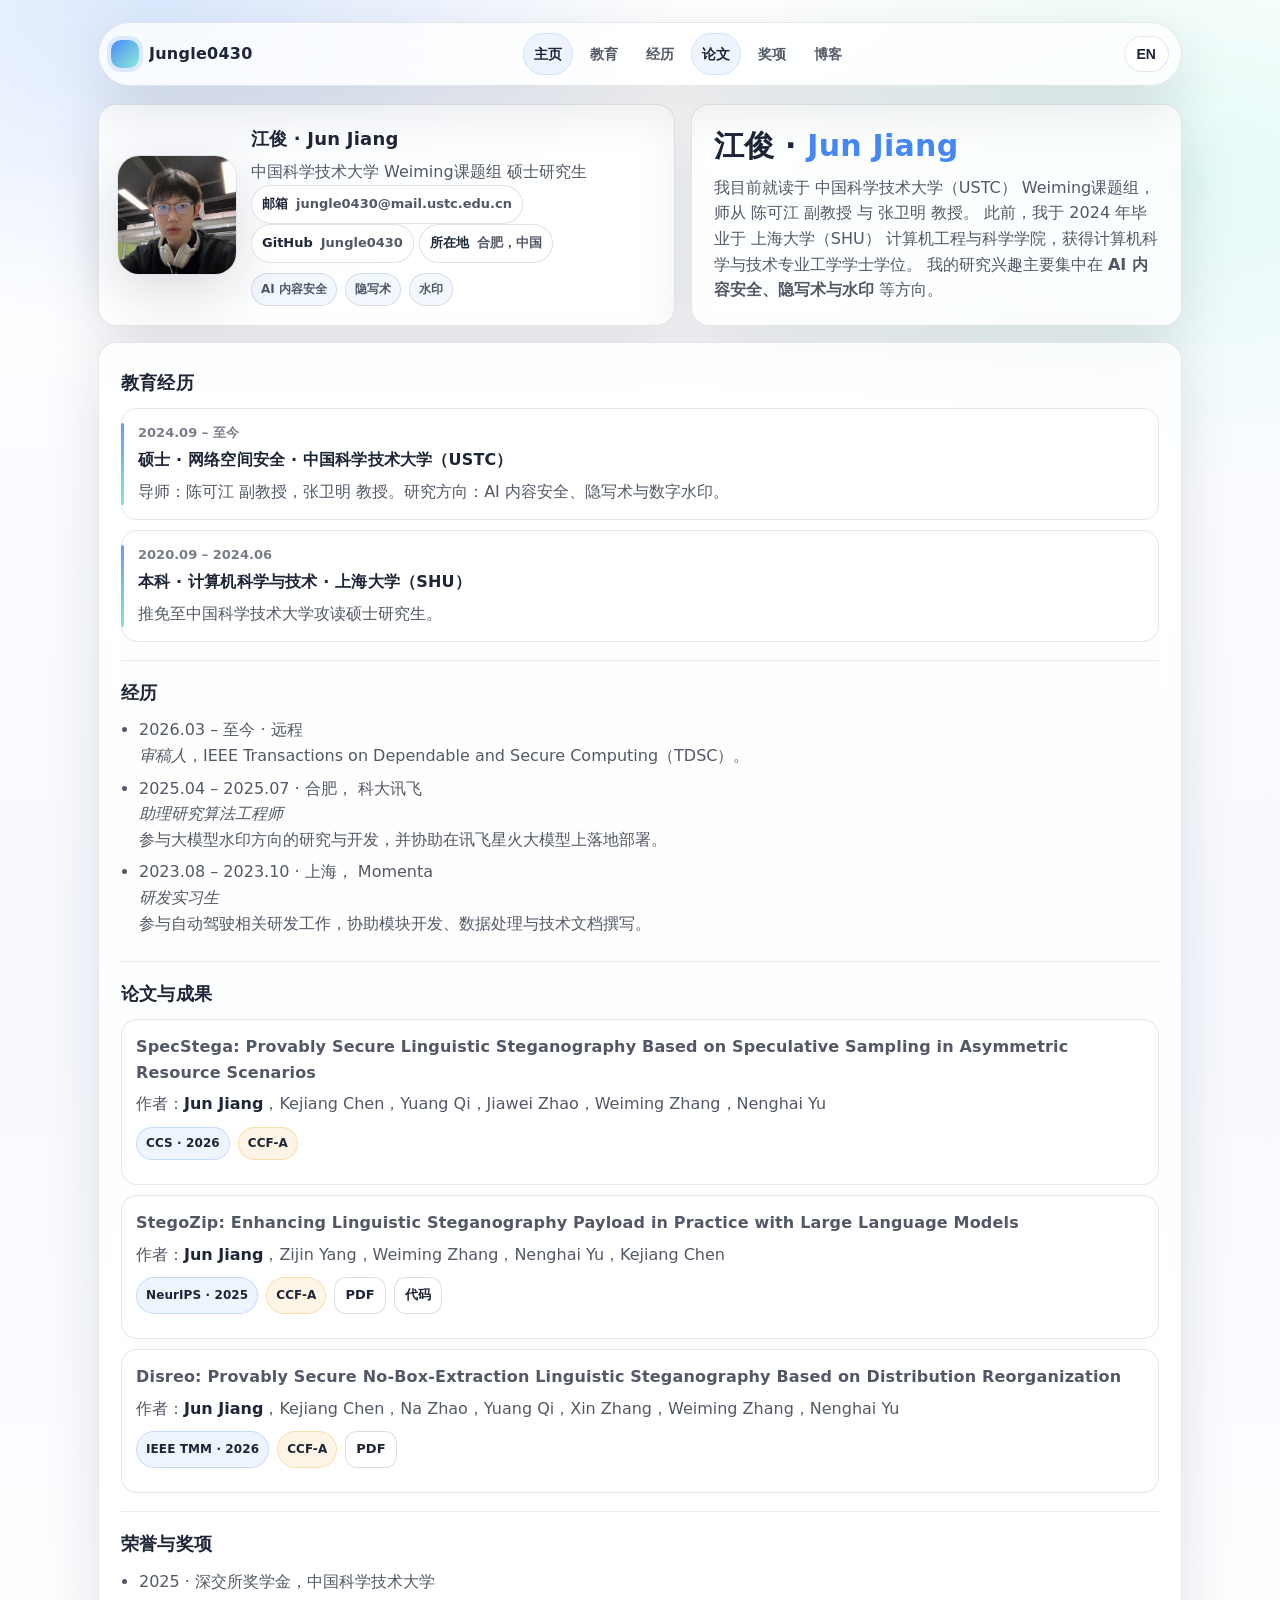
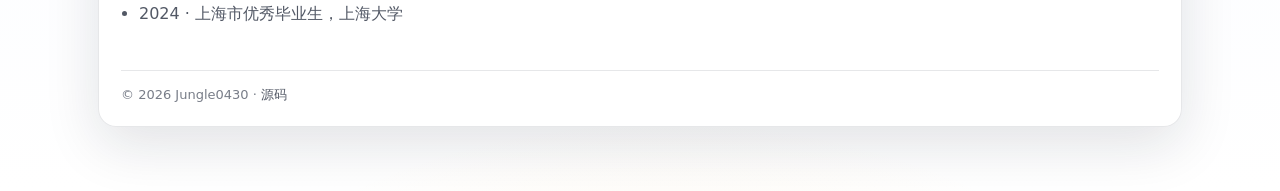
==== commit 4889caf5: "update my paper" ====
--- a/zh.html
+++ b/zh.html
@@ -135,6 +135,20 @@
         <section id="publications" class="section" aria-label="论文与成果">
           <h2>论文与成果</h2>
           <div class="cards">
+                        <div class="card">
+              <p class="title">SpecStega: Provably Secure Linguistic Steganography Based on Speculative Sampling in Asymmetric Resource Scenarios</p>
+              <p class="sub">
+                <span class="authors">作者：<strong>Jun Jiang</strong>，Kejiang Chen，Yuang Qi，Jiawei Zhao，Weiming Zhang，Nenghai Yu</span>
+                <div class="badges" aria-label="会议与等级">
+                  <span class="badge venue">CCS · 2026</span>
+                  <span class="badge ccf">CCF-A</span>
+                <!-- </div>
+                <div class="link-row" aria-label="Paper links"> -->
+                  <!-- <a class="linkbox" href="https://neurips.cc/virtual/2025/loc/san-diego/poster/118735" target="_blank" rel="noreferrer">PDF</a>
+                  <a class="linkbox" href="https://github.com/Jungle0430/StegoZip" target="_blank" rel="noreferrer">Code</a> -->
+                </div>
+              </p>
+            </div>
             <div class="card">
               <p class="title">StegoZip: Enhancing Linguistic Steganography Payload in Practice with Large Language Models</p>
               <p class="sub">
